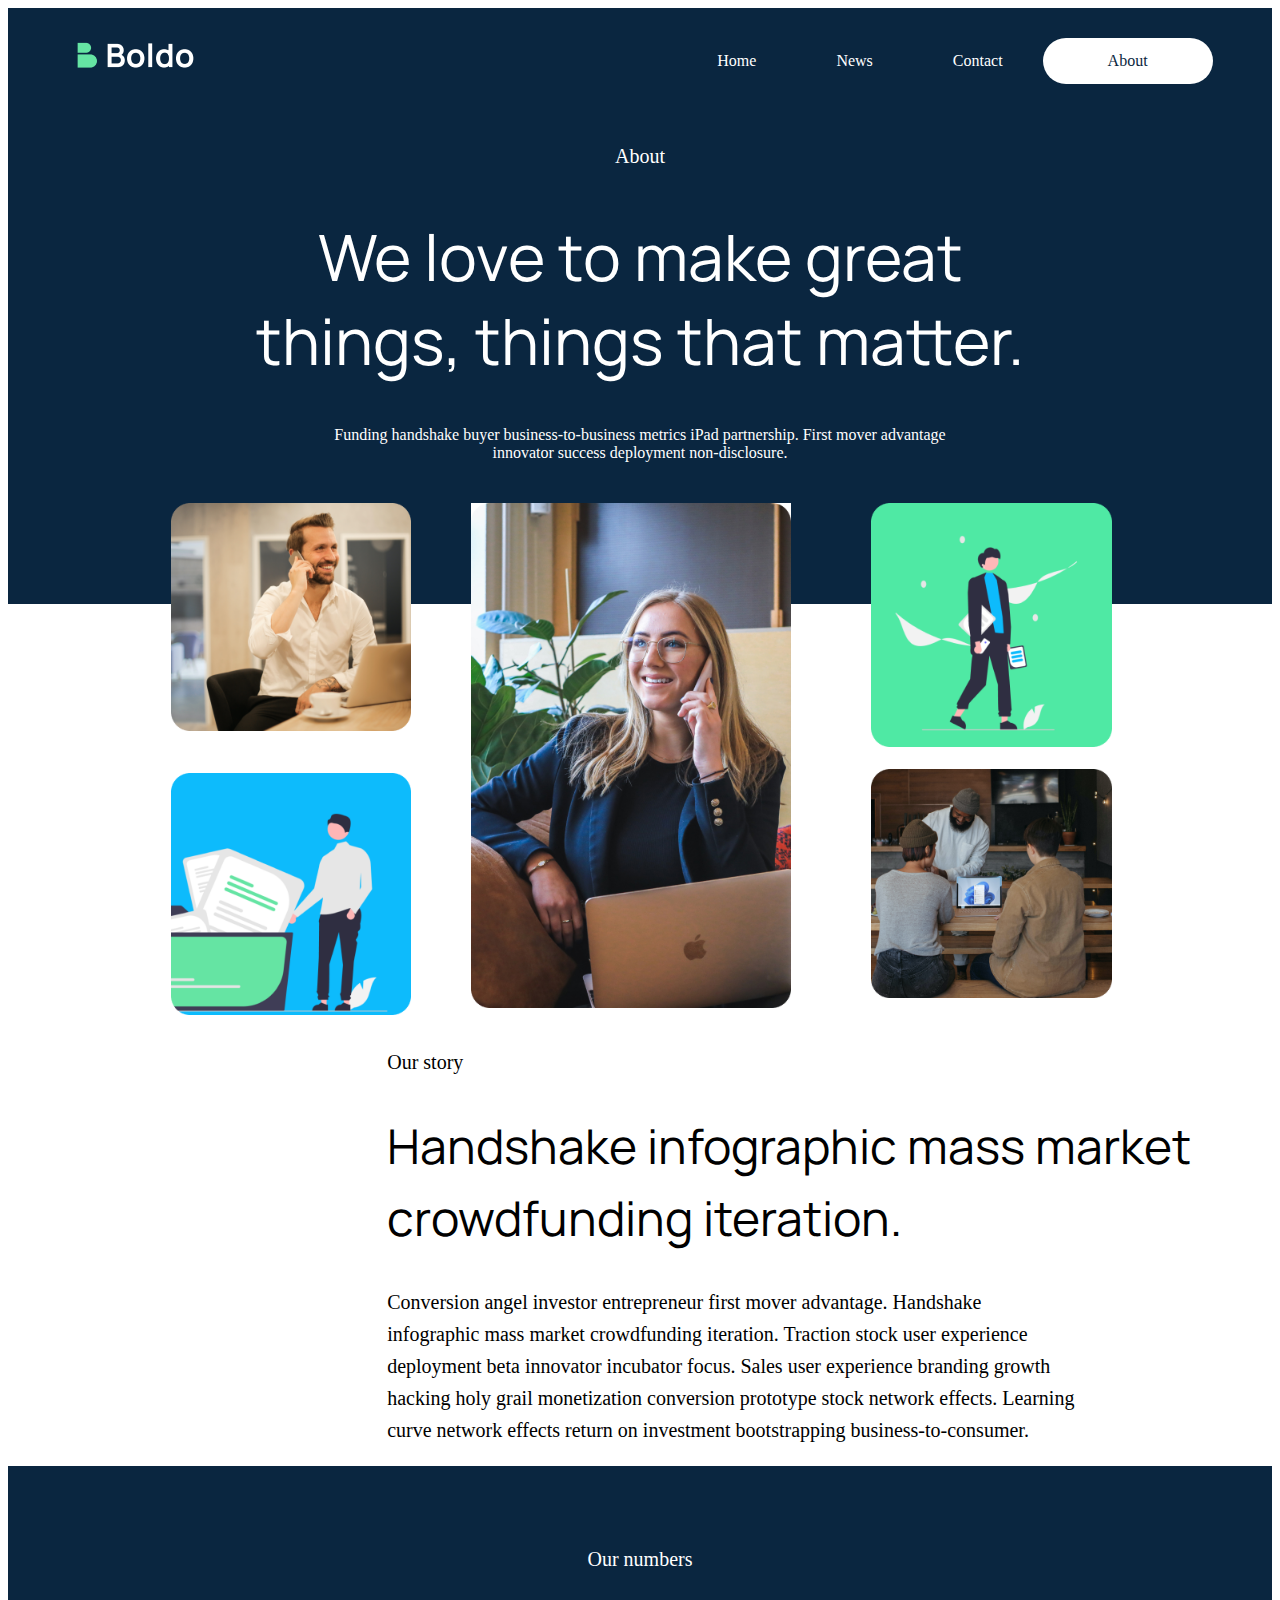
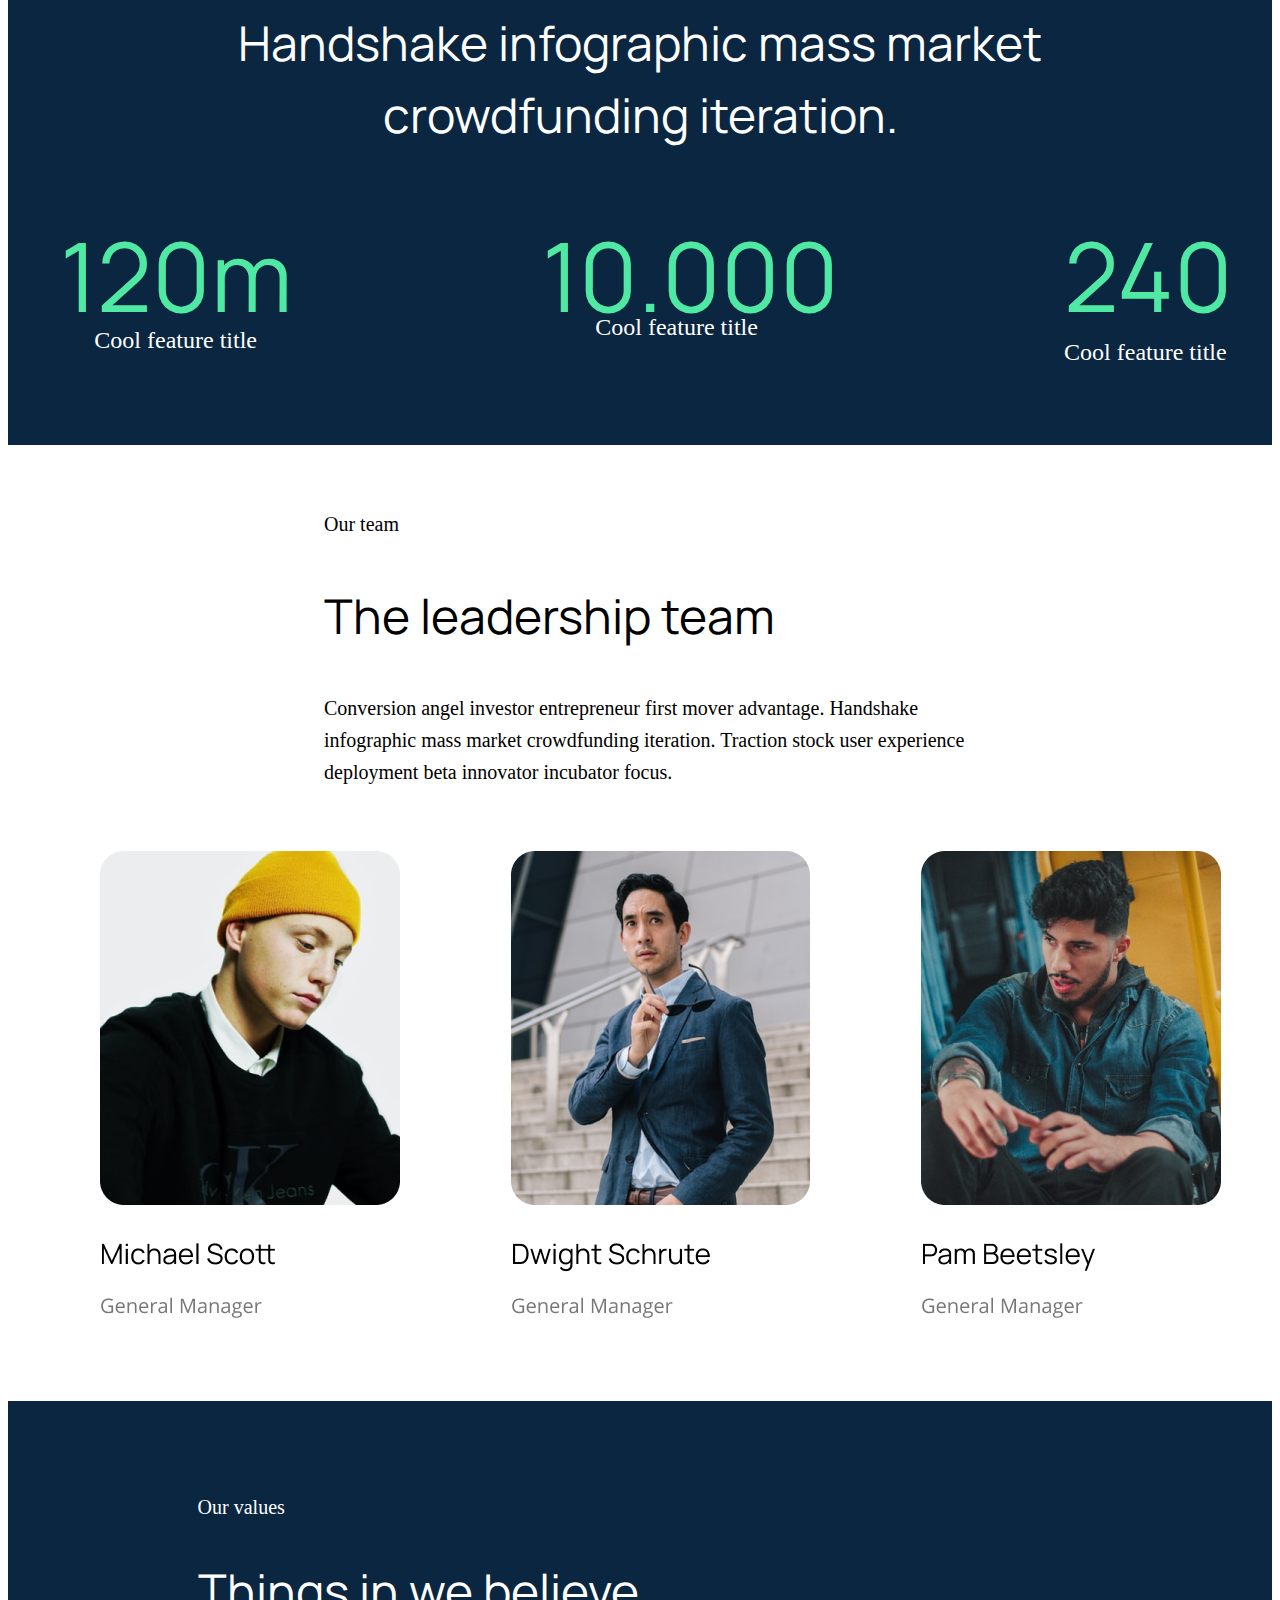
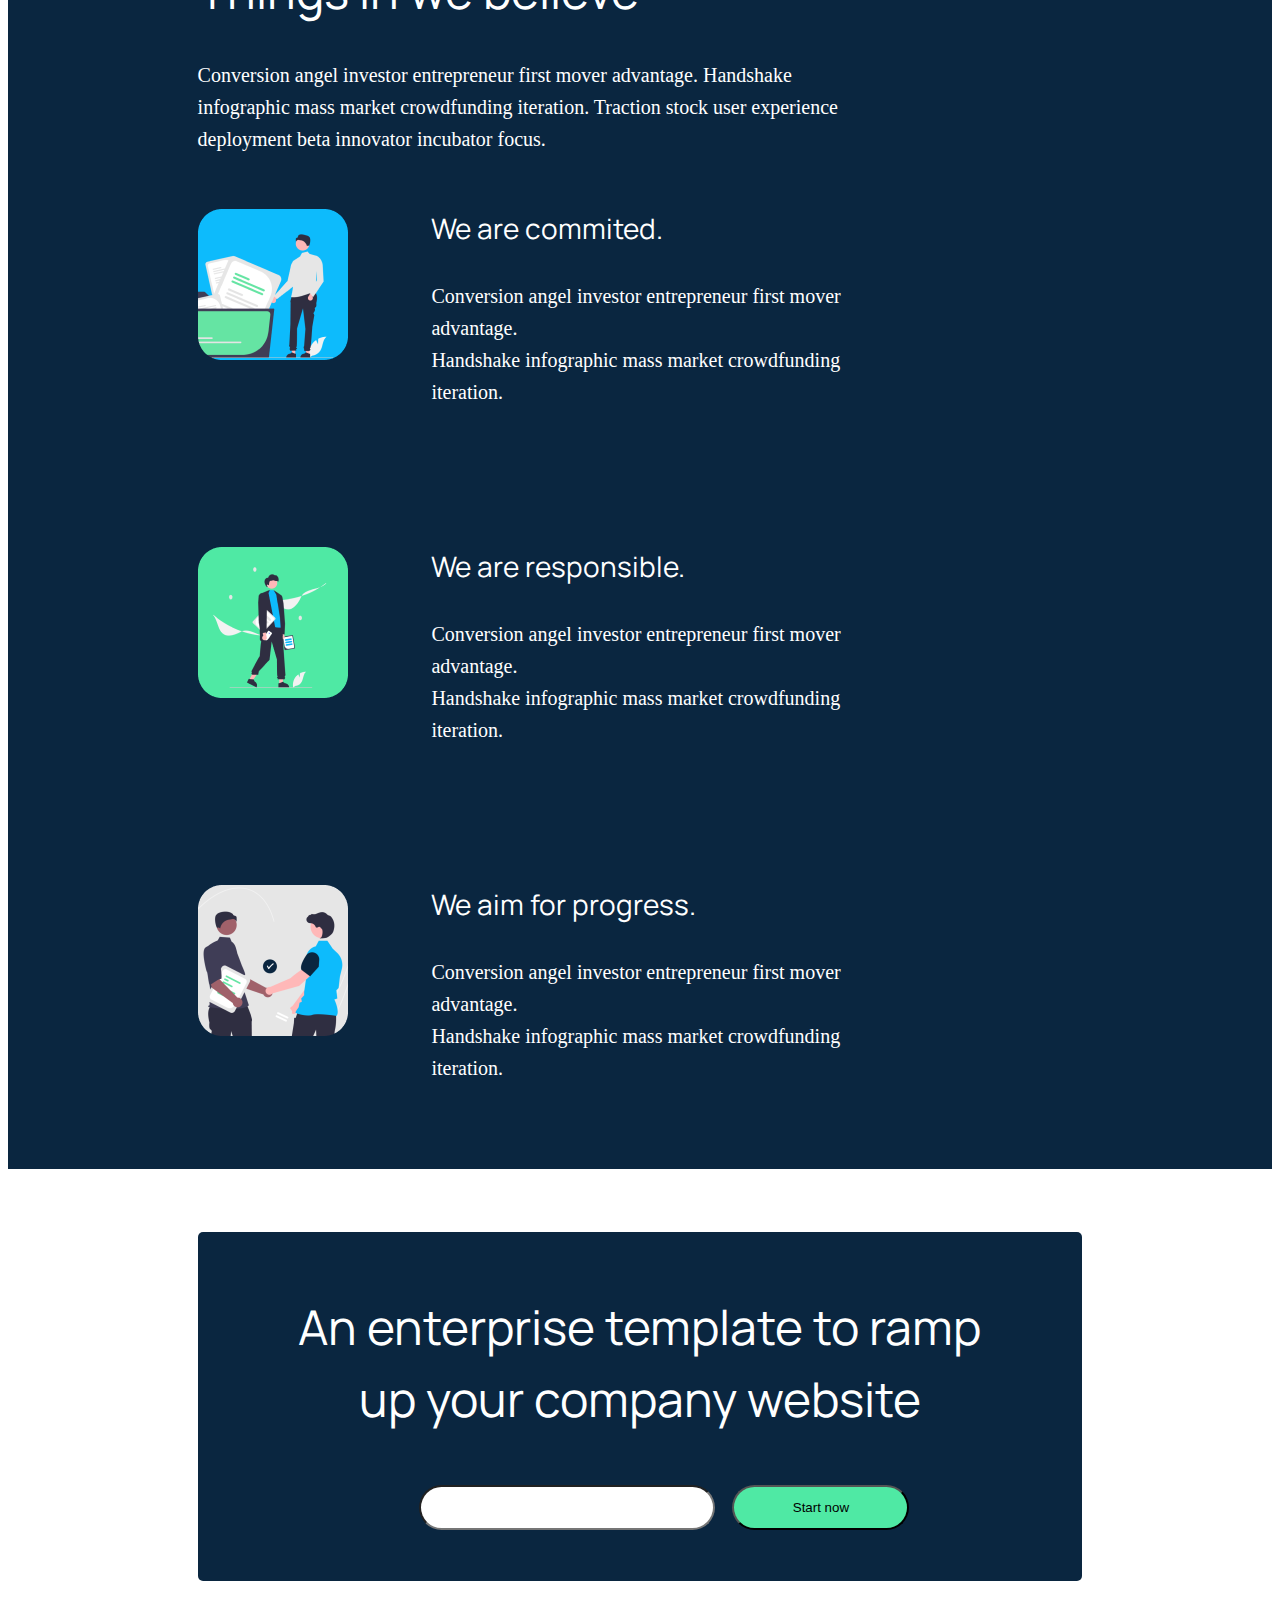
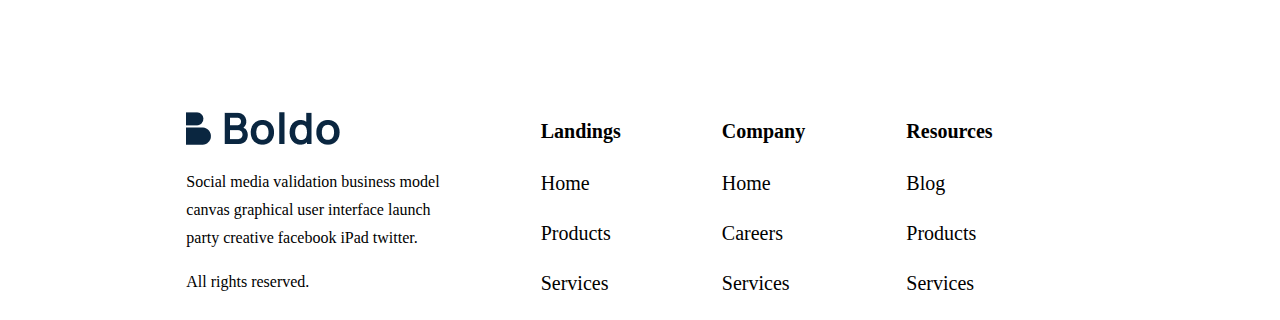
==== web_task1/index.html @ 86f6e8d8 "Add files via upload" ====
<!DOCTYPE html>
<html lang="en">
<head>
    <meta charset="UTF-8">
    <meta http-equiv="X-UA-Compatible" content="IE=edge">
    <meta name="viewport" content="width=device-width, initial-scale=1.0">
    <link href='https://fonts.googleapis.com/css?family=Manrope' rel='stylesheet'>
    <title>Boldo - Edgar Allan</title>
    <style>
        .nav{
            display: flex;
            justify-content: center;
            border: 1px solid #0A2640;
            background-color: #0A2640;
            margin-top: 0%;
            margin-left: 0%;
            margin-right: 0%;
            padding: 1%;
        }
        ul{
            overflow: hidden;
            list-style-type: none;
        }
        li{
            float: left;
        }
        li a{
            display: block;
            text-align: center;
            padding: 14px 40px;
            text-decoration: none;
            color: white;
        }
        .logo1{
            float: left;
            margin-top: 1%;
            margin-right: 45%;
        }
        .active{
            border: white;
            border-radius: 25px;
            background-color: white;
            color: #0A2640;
            width: 90px;
        }
        .nav-content{
            margin-left: -10%;
        }
        .about{
            background-color: #0A2640;
            margin-top: -1%;
            padding-top: 1%;
            padding-bottom: 10%;
        }
        .about h4, .about h1, .about p{
            color: white;
        }
        .about h1{
            font-family: 'Manrope';
            font-style: normal;
            font-weight: 400;
            font-size: 64px;
            line-height: 84px;
        }
        .about h4{
            font-family: 'Open Sans';
            font-style: normal;
            font-weight: 400;
            font-size: 20px;
            line-height: 32px;
        }
        .imd1{
            display: flex;
            justify-content: center;
            margin-top: -8%;
            margin-left: 5%;
        }
        .img1, .img2, .img3, .img4, .img5{
            width: 80%;
        }
        .numani{
            display: flex;
            justify-content: center;
        }
        .team{
            display: flex;
            justify-content: center;
        }
        .smallalign{
            display: flex;
            justify-content: center;
            margin-right: 50%;
            margin-top: 5%;
            width: 60%;
        }
        .seclast{
            display: flex;
            justify-content: center;
        }
        .simpleword{
            margin-left: 30%;
        }
        .simpleword h4{
            font-family: 'Open Sans';
            font-style: normal;
            font-weight: 400;
            font-size: 20px;
            line-height: 32px;
        }
        .simpleword h1{
            font-family: 'Manrope';
            font-style: normal;
            font-weight: 400;
            font-size: 48px;
            line-height: 72px;
        }
        .simpleword p{
            font-family: 'Open Sans';
            font-style: normal;
            font-weight: 400;
            font-size: 20px;
            line-height: 32px;
        }
        .simplealign{
            background-color: #0A2640;
            padding-top: 4%;
            padding-bottom: 4%;
        }
        .simplealign1 h4, .simplealign1 h1{
            text-align: center;
            color: white;
        }
        .simplealign1 h4{
            font-family: 'Open Sans';
            font-style: normal;
            font-weight: 400;
            font-size: 20px;
            line-height: 32px;
        }
        .simplealign1 h1{
            font-family: 'Manrope';
            font-style: normal;
            font-weight: 400;
            font-size: 48px;
            line-height: 72px;
        }
        .numani{
            margin-left: 1%;
        }
        .numani1{
            margin-right: 20%;
        }
        .numani2{
            margin-right: 0%;
        }
        .numani3{
            margin-left: 18%;
        }
        .numani1 h1{
            color: #4FE9A4;
            font-family: 'Manrope';
            font-style: normal;
            font-weight: 400;
            font-size: 96px;
            line-height: 56px;
        }
        .numani2 h1{
            color: #4FE9A4;
            font-family: 'Manrope';
            font-style: normal;
            font-weight: 400;
            font-size: 96px;
            line-height: 56px;
        }
        .numani3 h1{
            color: #4FE9A4;
            font-family: 'Manrope';
            font-style: normal;
            font-weight: 400;
            font-size: 96px;
            line-height: 56px;
        }
        .numani1 p{
            margin-top: -20%;
            color: white;
            margin-left: 15%;
            font-family: 'Open Sans';
            font-style: normal;
            font-weight: 400;
            font-size: 24px;
            line-height: 36px;
        }
        .numani2 p{
            color: white;
            margin-top: -20%;
            margin-left: 18%;
            font-family: 'Open Sans';
            font-style: normal;
            font-weight: 400;
            font-size: 24px;
            line-height: 36px;
        }
        .numani3 p{
            color: white;
            margin-top: -20%;
            font-family: 'Open Sans';
            font-style: normal;
            font-weight: 400;
            font-size: 24px;
            line-height: 36px;
        }
        .normalword h4{
            font-family: 'Open Sans';
            font-style: normal;
            font-weight: 400;
            font-size: 20px;
            line-height: 32px;
        }
        .normalword h2{
            font-family: 'Manrope';
            font-style: normal;
            font-weight: 400;
            font-size: 48px;
            line-height: 72px;
        }
        .normalword p{
            font-family: 'Open Sans';
            font-style: normal;
            font-weight: 400;
            font-size: 20px;
            line-height: 32px;
        }
        .normalword{
            margin-left: 25%;
            margin-top: 5%;
        }
        .team{
            margin-top: 5%;
            margin-left: 12%;
        }
        .team1{
            margin-right: 10%;
        }
        .team2{
            margin-right: 10%;
        }
        .team3{
            margin-right: 10%;
        }
        .hardpart{
            background-color: #0A2640;
            padding-top: 5%;
            margin-top: 6%;
        }
        .hardpart h4{
            color: white;
            font-family: 'Open Sans';
            font-style: normal;
            font-weight: 400;
            font-size: 20px;
            line-height: 32px;
        }
        .hardpart h1{
            color: white;
            font-family: 'Manrope';
            font-style: normal;
            font-weight: 400;
            font-size: 48px;
            line-height: 72px;
        }
        .hardpart p{
            color: white;
            font-family: 'Open Sans';
            font-style: normal;
            font-weight: 400;
            font-size: 20px;
            line-height: 32px;
        }
        .hardpart h3{
            color: white;
            font-family: 'Manrope';
            font-style: normal;
            font-weight: 400;
            font-size: 28px;
            line-height: 48px;
        }
        .smallalign1{
            margin-left: 13%;
            margin-top: -5%;
            margin-bottom: 10%;
        }
        .hardpart1{
            margin-left: 15%;
        }
        .formy1{
            background-color: #0A2640;
            border-radius: 5px;
            width: 70%;
            margin-top: 5%;
            margin-left: 15%;
            padding-bottom: 4%;
        }
        .formy2{
            padding-top: 3%;
        }
        .formy2 h1{
            text-align: center;
            color: white;
            font-family: 'Manrope';
            font-style: normal;
            font-weight: 400;
            font-size: 48px;
            line-height: 72px;
        }
        .box{
            margin-left: 25%;
            width: 30%;
            padding: 1.5%;
            border-radius: 50px;
        }
        button{
            border-radius: 50px;
            width: 20%;
            padding: 1.5%;
            margin-left: 2%;
            background-color: #4FE9A4;
        }
        .seclast{
            margin-top: 10%;
        }
        .seclast1{
            margin-right: 8%;
        }
        .seclast2{
            margin-right: 8%;
        }
        .seclast3{
            margin-right: 8%;
        }
        .seclast4{
            margin-right: 8%;
        }
        .seclast2 a, .seclast3 a, .seclast4 a{
            text-decoration: none;
            color: black;
            font-family: 'Open Sans';
            font-style: normal;
            font-weight: 400;
            font-size: 20px;
            line-height: 32px;
        }
        .seclast2 h3, .seclast3 h3, .seclast4 h3{
            font-family: 'Open Sans';
            font-style: normal;
            font-weight: 700;
            font-size: 20px;
            line-height: 32px;
        }
        .seclast1 p{
            font-family: 'Open Sans';
            font-style: normal;
            font-weight: 400;
            font-size: 16px;
            line-height: 28px;
        }
        .seclast2, .seclast3 , .seclast4{
            margin-top: -1%;
        }
        .imd2{
            position: relative;
            overflow: hidden;
        }
        .img1{
            position: absolute;
            left: 0;
            top: 0;
            animation: move-right 10s linear infinite;
        }
        @keyframes move-right {
          0% {
            transform: translateX(-100%);
          }
          100% {
            transform: translateX(20%);
          }
        }
        .img4{
            margin-top: 90%;
        }
    </style>
</head>
<body>
    <header>
        <div class="nav">
            <div class="logo1">
                <img src="boldologo.png" class="logo">
            </div>
            <div class="nav-content">
                <ul>
                    <li><a href="#home">Home</a></li>
                    <li><a href="#news">News</a></li>
                    <li><a href="#contact">Contact</a></li>
                    <li><a class="active" href="#about">About</a></li>
                </ul>
            </div>
        </div>
    </header>
    <div class="about">
        <center>
            <h4>About</h4>
            <h1>We love to make great <br>things, things that matter.</h1>
            <p>Funding handshake buyer business-to-business metrics iPad partnership. First mover advantage<br>innovator success deployment non-disclosure.</p>
        </center>        
    </div>
    <div class="imd">
        <div class="imd1">
            <div class="imd2">
                <img src="img2.png" class="img1">
                <img src="img4.png" class="img4">
            </div>
            <div>
                <img src="img1.jpg" class="img2">
            </div>
            <div>
                <img src="img3.png" class="img3"><br><br>
                <img src="img5.png" class="img5">
            </div>
        </div>
        <div>
            <div class="simpleword">
                <h4>Our story</h4>
                <h1>Handshake infographic mass market<br>crowdfunding iteration.</h1>
                <p>Conversion angel investor entrepreneur first mover advantage. Handshake<br>infographic mass market crowdfunding iteration. Traction stock user experience<br>deployment beta innovator incubator focus. Sales user experience branding growth<br>hacking holy grail monetization conversion prototype stock network effects. Learning<br>curve network effects return on investment bootstrapping business-to-consumer. </p>
            </div>
        </div>
    </div>
    <div class="simplealign">
        <div class="simplealign1">
            <h4>Our numbers</h4>
            <h1>Handshake infographic mass market<br>crowdfunding iteration.</h1>
            <div class="numani">
                <div class="numani1">
                    <h1>120m</h1>
                    <p>Cool feature title</p>
                </div>
                <div class="numani2">
                    <h1>10.000</h1>
                    <p>Cool feature title</p>
                </div>
                <div class="numani3">
                    <h1>240</h1>
                    <p>Cool feature title</p>
                </div>
            </div>
        </div>
    </div>
    <div>
        <div class="normalword">
            <h4>Our team</h4>
            <h2>The leadership team</h2>
            <p>Conversion angel investor entrepreneur first mover advantage. Handshake<br>infographic mass market crowdfunding iteration. Traction stock user experience<br>deployment beta innovator incubator focus. </p>
        </div>
        <div class="team">
            <div class="team1">
                <img src="Team Member.png">
            </div>
            <div class="team2">
                <img src="Team Member (1).png">
            </div>
            <div class="team3">
                <img src="Team Member (2).png">
            </div>
        </div>
    </div>
    <div class="hardpart">
        <div class="hardpart1">
            <h4>Our values</h4>
            <h1>Things in we believe</h1>
            <p>Conversion angel investor entrepreneur first mover advantage. Handshake<br>infographic mass market crowdfunding iteration. Traction stock user experience<br>deployment beta innovator incubator focus. </p>
            <div class="smallalign">
                <div>
                    <img src="Image (4).png">
                </div>
                <div class="smallalign1">
                    <h3>We are commited.</h3>
                    <p>Conversion angel investor entrepreneur first mover advantage.<br>Handshake infographic mass market crowdfunding iteration. </p>
                </div>
            </div>
            <div class="smallalign">
                <div>
                    <img src="Image (5).png">
                </div>
                <div class="smallalign1">
                    <h3>We are responsible.</h3>
                    <p>Conversion angel investor entrepreneur first mover advantage. <br>Handshake infographic mass market crowdfunding iteration.  </p>
                </div>
            </div>
            <div class="smallalign">
                <div>
                    <img src="Image (6).png">
                </div>
                <div class="smallalign1">
                    <h3>We aim for progress.</h3>
                    <p>Conversion angel investor entrepreneur first mover advantage.<br>Handshake infographic mass market crowdfunding iteration. </p>
                </div>
            </div>
        </div>
    </div>
    <div class="formy">
        <div class="formy1">
            <div class="formy2">
                <h1>An enterprise template to ramp<br>up your company website</h1><br>
                <form>
                    <input type="email" id="email" name="email" class="box"><button>Start now</button>
                </form>
            </div>
        </div>
    </div>
    <div class="seclast">
        <div class="seclast1">
            <img src="Logo.png">
            <p>Social media validation business model<br>canvas graphical user interface launch<br>party creative facebook iPad twitter.</p>
            <p>All rights reserved.</p>
        </div>
        <div class="seclast2">
            <h3>Landings</h3>
            <a href="#">Home</a><br><br>
            <a href="#">Products</a><br><br>
            <a href="#">Services</a>
        </div>
        <div class="seclast3">
            <h3>Company</h3>
            <a href="#">Home</a><br><br>
            <a href="#">Careers</a><br><br>
            <a href="#">Services</a>
        </div>
        <div class="seclast4">
            <h3>Resources</h3>
            <a href="#">Blog</a><br><br>
            <a href="#">Products</a><br><br>
            <a href="#">Services</a>
        </div>
    </div>
    <script>
        window.addEventListener('scroll', function() {
          const photoContainer = document.getElementById('imd2');
          const photoContainerRect = photoContainer.getBoundingClientRect();
          const photo = photoContainer.querySelector('img1');
          const photoRect = photo.getBoundingClientRect();
    
          if (photoRect.right <= photoContainerRect.left) {
            // Photo has moved off-screen to the right, so reset its position.
            photo.style.transform = 'translateX(-100%)';
          }
        });
    
      </script>
</body>
</html>
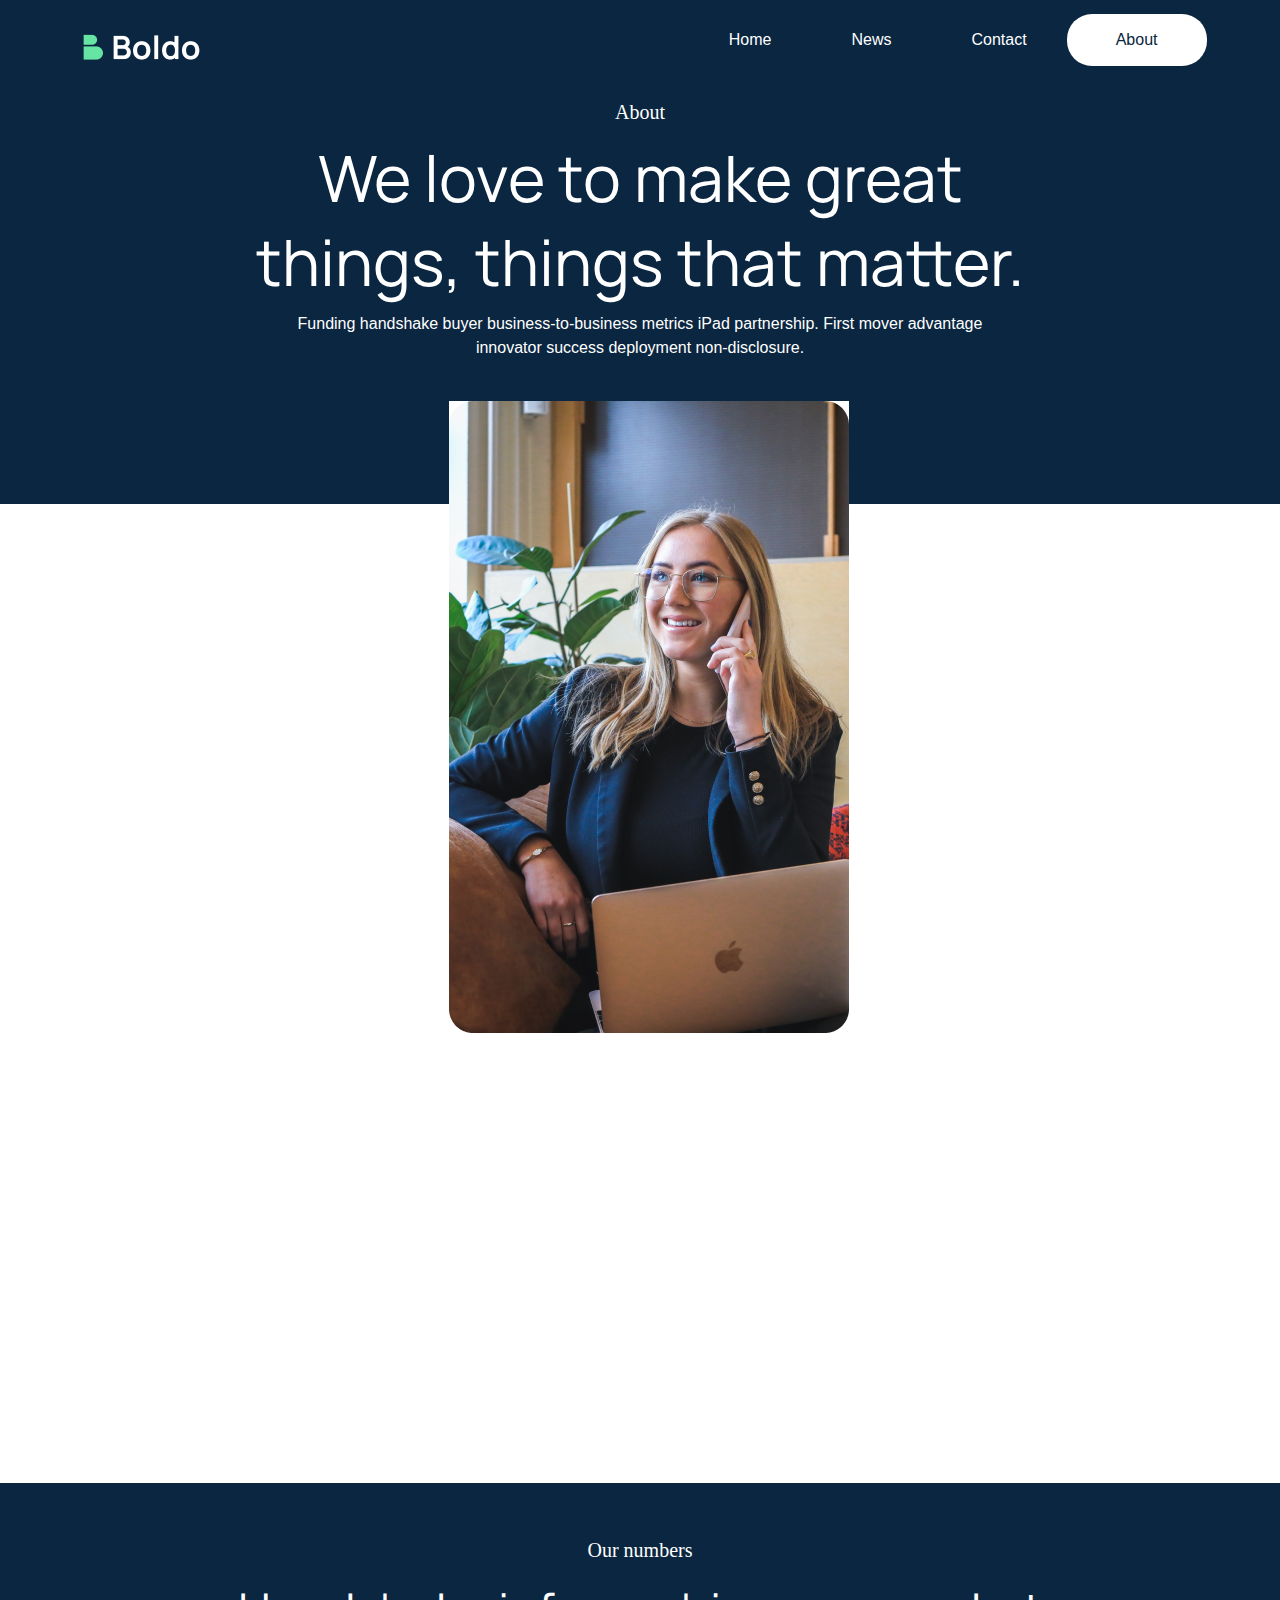
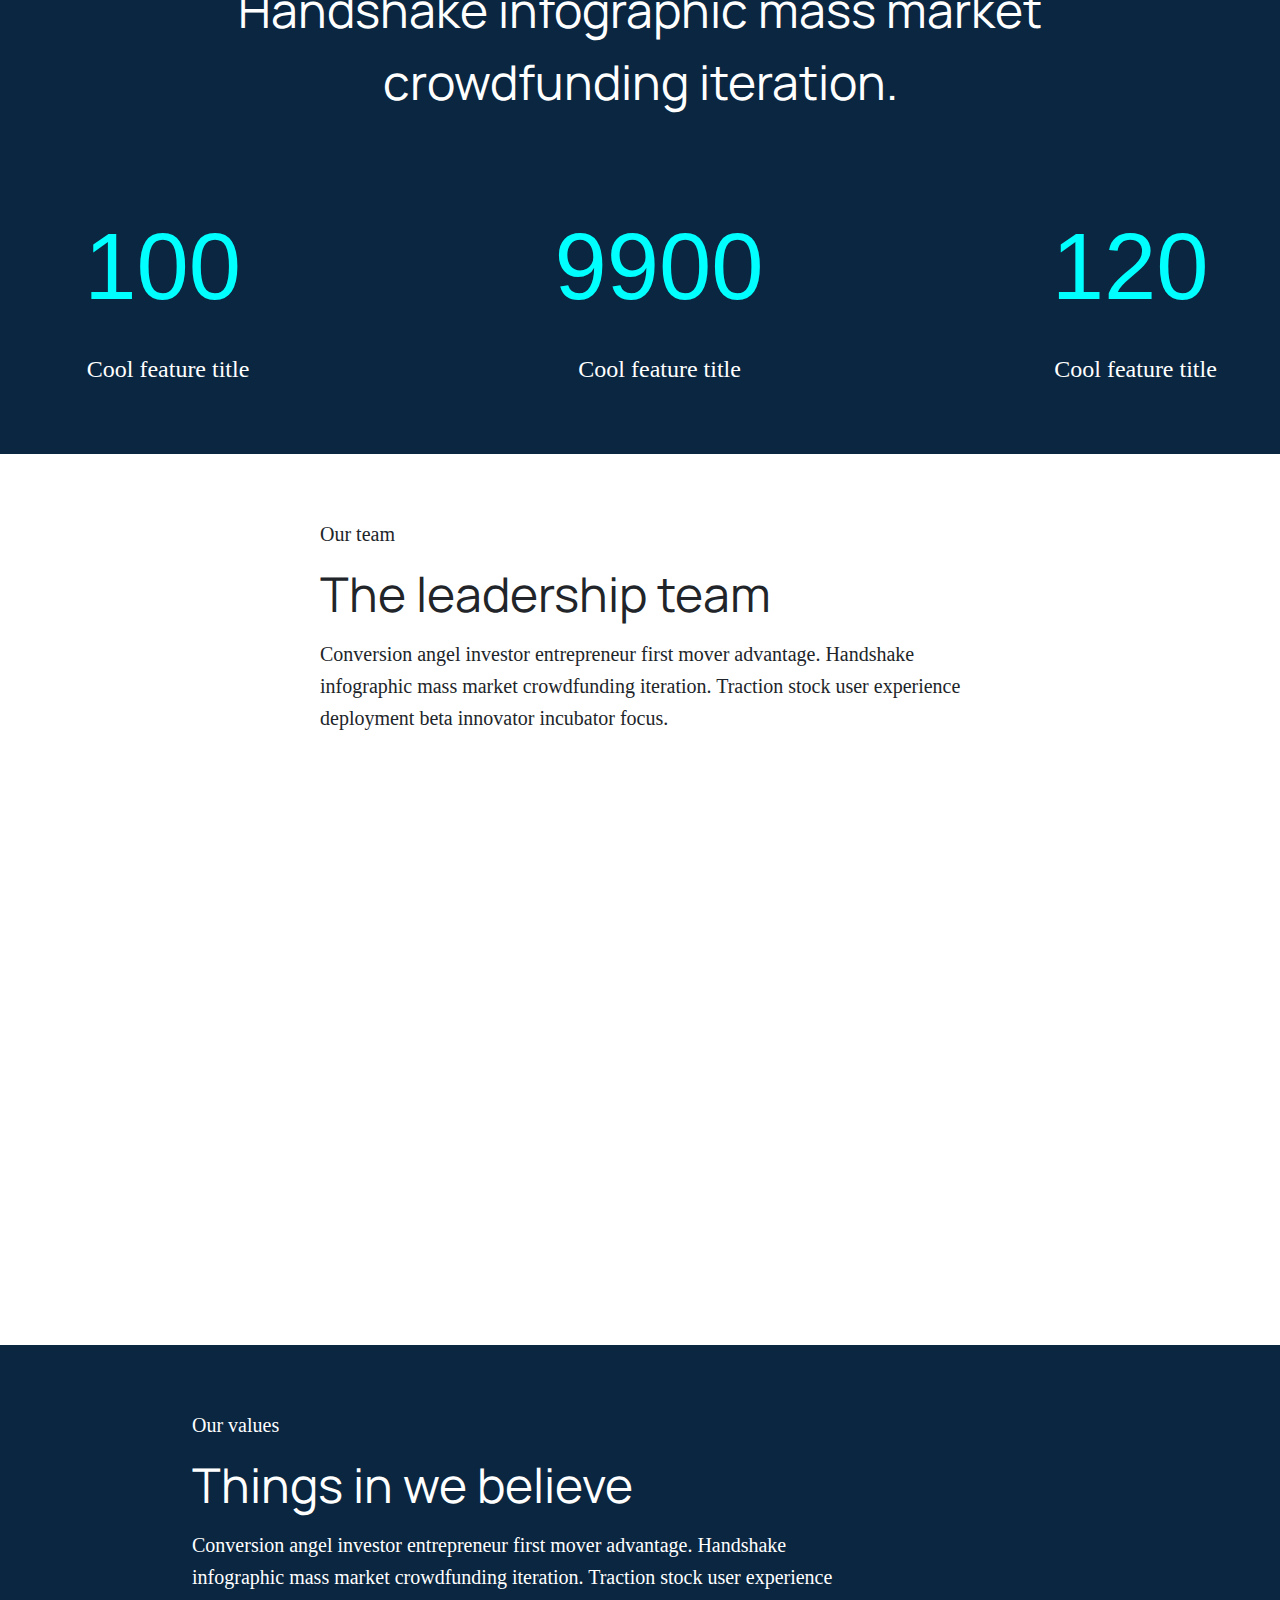
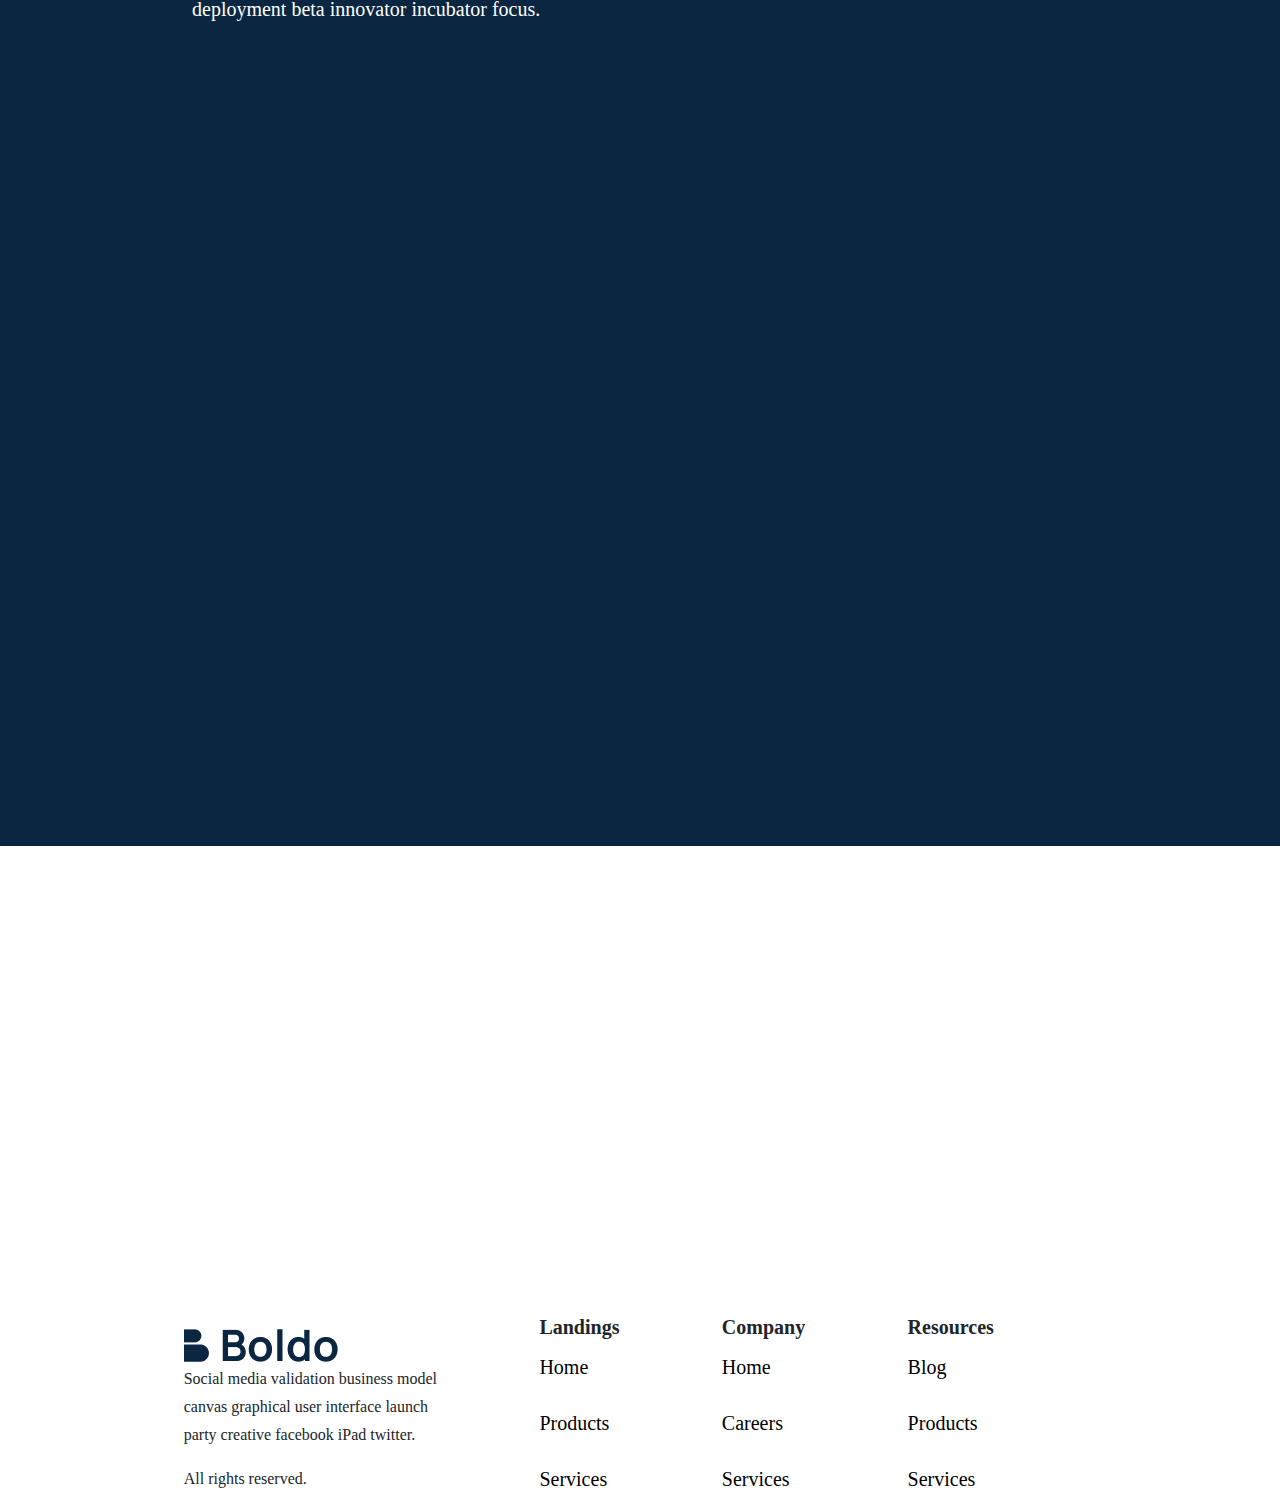
==== commit 74988f27: "Add files via upload" ====
--- a/web_task1/index.html
+++ b/web_task1/index.html
@@ -5,6 +5,11 @@
     <meta http-equiv="X-UA-Compatible" content="IE=edge">
     <meta name="viewport" content="width=device-width, initial-scale=1.0">
     <link href='https://fonts.googleapis.com/css?family=Manrope' rel='stylesheet'>
+    <link rel="stylesheet" href="https://cdn.jsdelivr.net/npm/bootstrap@4.3.1/dist/css/bootstrap.min.css" integrity="sha384-ggOyR0iXCbMQv3Xipma34MD+dH/1fQ784/j6cY/iJTQUOhcWr7x9JvoRxT2MZw1T" crossorigin="anonymous">
+    <script src="https://code.jquery.com/jquery-3.3.1.slim.min.js" integrity="sha384-q8i/X+965DzO0rT7abK41JStQIAqVgRVzpbzo5smXKp4YfRvH+8abtTE1Pi6jizo" crossorigin="anonymous"></script>
+    <script src="https://cdn.jsdelivr.net/npm/popper.js@1.14.7/dist/umd/popper.min.js" integrity="sha384-UO2eT0CpHqdSJQ6hJty5KVphtPhzWj9WO1clHTMGa3JDZwrnQq4sF86dIHNDz0W1" crossorigin="anonymous"></script>
+    <script src="https://cdn.jsdelivr.net/npm/bootstrap@4.3.1/dist/js/bootstrap.min.js" integrity="sha384-JjSmVgyd0p3pXB1rRibZUAYoIIy6OrQ6VrjIEaFf/nJGzIxFDsf4x0xIM+B07jRM" crossorigin="anonymous"></script>
+    <script src="//cdnjs.cloudflare.com/ajax/libs/jquery/2.1.3/jquery.min.js"></script>
     <title>Boldo - Edgar Allan</title>
     <style>
         .nav{
@@ -41,7 +46,7 @@
             border-radius: 25px;
             background-color: white;
             color: #0A2640;
-            width: 90px;
+            width: 140px;
         }
         .nav-content{
             margin-left: -10%;
@@ -75,9 +80,7 @@
             margin-top: -8%;
             margin-left: 5%;
         }
-        .img1, .img2, .img3, .img4, .img5{
-            width: 80%;
-        }
+        
         .numani{
             display: flex;
             justify-content: center;
@@ -91,7 +94,9 @@
             justify-content: center;
             margin-right: 50%;
             margin-top: 5%;
-            width: 60%;
+            width: 80%;
+            background-color: #0A2640;
+            margin-left: -5%;
         }
         .seclast{
             display: flex;
@@ -99,6 +104,7 @@
         }
         .simpleword{
             margin-left: 30%;
+            margin-top: 3%;
         }
         .simpleword h4{
             font-family: 'Open Sans';
@@ -125,6 +131,7 @@
             background-color: #0A2640;
             padding-top: 4%;
             padding-bottom: 4%;
+            margin-top: 4%;
         }
         .simplealign1 h4, .simplealign1 h1{
             text-align: center;
@@ -146,6 +153,7 @@
         }
         .numani{
             margin-left: 1%;
+            margin-top: 5%;
         }
         .numani1{
             margin-right: 20%;
@@ -181,7 +189,7 @@
             line-height: 56px;
         }
         .numani1 p{
-            margin-top: -20%;
+            margin-top: 6%;
             color: white;
             margin-left: 15%;
             font-family: 'Open Sans';
@@ -192,8 +200,8 @@
         }
         .numani2 p{
             color: white;
-            margin-top: -20%;
-            margin-left: 18%;
+            margin-top: 6%;
+            margin-left: 20%;
             font-family: 'Open Sans';
             font-style: normal;
             font-weight: 400;
@@ -202,12 +210,13 @@
         }
         .numani3 p{
             color: white;
-            margin-top: -20%;
+            margin-top: 6%;
             font-family: 'Open Sans';
             font-style: normal;
             font-weight: 400;
             font-size: 24px;
             line-height: 36px;
+            margin-left: 15%;
         }
         .normalword h4{
             font-family: 'Open Sans';
@@ -236,16 +245,16 @@
         }
         .team{
             margin-top: 5%;
-            margin-left: 12%;
+            margin-left: 7%;
         }
         .team1{
-            margin-right: 10%;
+            margin-right: 20%;
         }
         .team2{
-            margin-right: 10%;
+            margin-right: 20%;
         }
         .team3{
-            margin-right: 10%;
+            margin-right: 20%;
         }
         .hardpart{
             background-color: #0A2640;
@@ -261,6 +270,7 @@
             line-height: 32px;
         }
         .hardpart h1{
+            margin-top: 0%;
             color: white;
             font-family: 'Manrope';
             font-style: normal;
@@ -269,6 +279,7 @@
             line-height: 72px;
         }
         .hardpart p{
+            margin-top: 0%;
             color: white;
             font-family: 'Open Sans';
             font-style: normal;
@@ -286,8 +297,11 @@
         }
         .smallalign1{
             margin-left: 13%;
-            margin-top: -5%;
+            margin-top: 0%;
             margin-bottom: 10%;
+        }
+        .smallalign1 p{
+            margin-top: 0%;
         }
         .hardpart1{
             margin-left: 15%;
@@ -366,27 +380,89 @@
         .seclast2, .seclast3 , .seclast4{
             margin-top: -1%;
         }
-        .imd2{
-            position: relative;
-            overflow: hidden;
-        }
-        .img1{
-            position: absolute;
-            left: 0;
-            top: 0;
-            animation: move-right 10s linear infinite;
-        }
-        @keyframes move-right {
-          0% {
-            transform: translateX(-100%);
-          }
-          100% {
-            transform: translateX(20%);
-          }
-        }
-        .img4{
-            margin-top: 90%;
-        }
+        .fake-div {
+          width:100%;
+          position:relative;
+        }
+        .counter-value{
+          float: left;
+          padding: 14px 30px;
+          color: aqua;
+          font-size: 94px;
+        }
+        @import url("https://fonts.googleapis.com/css2?family=Asap&display=swap");
+
+    .reveal {
+      position: relative;
+      opacity: 0;
+    }
+
+    .reveal.active {
+      opacity: 1;
+    }
+    .active.fade-bottom {
+      animation: fade-bottom 1s ease-in;
+    }
+    .active.fade-left {
+      animation: fade-left 1s ease-in;
+    }
+    .active.fade-right {
+      animation: fade-right 1s ease-in;
+    }
+    @keyframes fade-bottom {
+      0% {
+        transform: translateY(50px);
+        opacity: 0;
+      }
+      100% {
+        transform: translateY(0);
+        opacity: 1;
+      }
+    }
+    @keyframes fade-left {
+      0% {
+        transform: translateX(-100px);
+        opacity: 0;
+      }
+      100% {
+        transform: translateX(0);
+        opacity: 1;
+      }
+    }
+
+    @keyframes fade-right {
+      0% {
+        transform: translateX(100px);
+        opacity: 0;
+      }
+      100% {
+        transform: translateX(0);
+        opacity: 1;
+      }
+    }
+    section .container {
+        width: 100%;
+    }
+    .hardpart .container{
+        background-color: #0A2640;
+        margin-left: -2%;
+    }
+    .simpleword .container{
+        width: 100%;
+    }
+    .imd2{
+        margin-right: 17%;
+    }
+    .imd3{
+        margin-left: 4%;
+    }
+    .imd1{
+        margin-right: 14%;
+    }
+    .img2{
+        
+        position: relative;
+    }
     </style>
 </head>
 <body>
@@ -415,22 +491,32 @@
     <div class="imd">
         <div class="imd1">
             <div class="imd2">
-                <img src="img2.png" class="img1">
-                <img src="img4.png" class="img4">
+                <div class="container p-0 reveal fade-right">
+                    <img src="img2.png" class="img1">
+                </div><br><br>
+                <div class="container p-0 reveal fade-right">
+                    <img src="img4.png" class="img4">
+                </div>
             </div>
             <div>
                 <img src="img1.jpg" class="img2">
             </div>
-            <div>
-                <img src="img3.png" class="img3"><br><br>
-                <img src="img5.png" class="img5">
+            <div class="imd3">
+                <div class="container p-0 reveal fade-left">
+                    <img src="img3.png" class="img3">
+                </div><br><br>
+                <div class="container p-0 reveal fade-left">
+                    <img src="img5.png" class="img5">
+                </div>
             </div>
         </div>
         <div>
             <div class="simpleword">
-                <h4>Our story</h4>
-                <h1>Handshake infographic mass market<br>crowdfunding iteration.</h1>
-                <p>Conversion angel investor entrepreneur first mover advantage. Handshake<br>infographic mass market crowdfunding iteration. Traction stock user experience<br>deployment beta innovator incubator focus. Sales user experience branding growth<br>hacking holy grail monetization conversion prototype stock network effects. Learning<br>curve network effects return on investment bootstrapping business-to-consumer. </p>
+                <div class="container reveal fade-right">
+                    <h4>Our story</h4>
+                    <h1>Handshake infographic mass market<br>crowdfunding iteration.</h1>
+                    <p>Conversion angel investor entrepreneur first mover advantage. Handshake<br>infographic mass market crowdfunding iteration. Traction stock user experience<br>deployment beta innovator incubator focus. Sales user experience branding growth<br>hacking holy grail monetization conversion prototype stock network effects. Learning<br>curve network effects return on investment bootstrapping business-to-consumer. </p>
+                </div>
             </div>
         </div>
     </div>
@@ -440,16 +526,41 @@
             <h1>Handshake infographic mass market<br>crowdfunding iteration.</h1>
             <div class="numani">
                 <div class="numani1">
-                    <h1>120m</h1>
-                    <p>Cool feature title</p>
+                    <div class="fake-div">
+                    </div>
+                    <div id="counter">
+                        <div class="counter-value" data-count="120">100</div>
+                    </div>
+                    <div class="fake-div">
+                    </div>
+                    <div>
+                        <p>Cool feature title</p>
+                    </div>
                 </div>
                 <div class="numani2">
-                    <h1>10.000</h1>
-                    <p>Cool feature title</p>
+                    <div class="fake-div">
+                    </div>
+                    <div id="counter">
+                        <div class="counter-value" data-count="10000">9900</div>
+                    </div>
+                    <div class="fake-div">
+                    </div>
+                    <div>
+                        <p>Cool feature title</p>
+                    </div>
                 </div>
                 <div class="numani3">
-                    <h1>240</h1>
-                    <p>Cool feature title</p>
+                    <div class="fake-div">
+                    </div>
+                    <div id="counter">
+                        <div class="counter-value" data-count="240">120</div>
+                    </div>
+                    <div class="fake-div">
+                    </div>
+                    <br>
+                    <div>
+                        <p>Cool feature title</p>
+                    </div>
                 </div>
             </div>
         </div>
@@ -461,61 +572,76 @@
             <p>Conversion angel investor entrepreneur first mover advantage. Handshake<br>infographic mass market crowdfunding iteration. Traction stock user experience<br>deployment beta innovator incubator focus. </p>
         </div>
         <div class="team">
+
             <div class="team1">
-                <img src="Team Member.png">
+                <div class="container reveal fade-left">
+                    <img src="Team Member.png">
+                </div>
             </div>
             <div class="team2">
-                <img src="Team Member (1).png">
+                <div class="container reveal fade-bottom">
+                    <img src="Team Member (1).png">
+                </div>
             </div>
             <div class="team3">
-                <img src="Team Member (2).png">
+                <div class="container reveal fade-right">
+                    <img src="Team Member (2).png">
+                </div>
             </div>
         </div>
     </div>
-    <div class="hardpart">
-        <div class="hardpart1">
-            <h4>Our values</h4>
-            <h1>Things in we believe</h1>
-            <p>Conversion angel investor entrepreneur first mover advantage. Handshake<br>infographic mass market crowdfunding iteration. Traction stock user experience<br>deployment beta innovator incubator focus. </p>
-            <div class="smallalign">
-                <div>
-                    <img src="Image (4).png">
-                </div>
-                <div class="smallalign1">
-                    <h3>We are commited.</h3>
-                    <p>Conversion angel investor entrepreneur first mover advantage.<br>Handshake infographic mass market crowdfunding iteration. </p>
-                </div>
-            </div>
-            <div class="smallalign">
-                <div>
-                    <img src="Image (5).png">
-                </div>
-                <div class="smallalign1">
-                    <h3>We are responsible.</h3>
-                    <p>Conversion angel investor entrepreneur first mover advantage. <br>Handshake infographic mass market crowdfunding iteration.  </p>
-                </div>
-            </div>
-            <div class="smallalign">
-                <div>
-                    <img src="Image (6).png">
-                </div>
-                <div class="smallalign1">
-                    <h3>We aim for progress.</h3>
-                    <p>Conversion angel investor entrepreneur first mover advantage.<br>Handshake infographic mass market crowdfunding iteration. </p>
-                </div>
-            </div>
-        </div>
-    </div>
+    <section>
+        <div class="hardpart">
+            <div class="hardpart1">
+                <h4>Our values</h4>
+                <h1>Things in we believe</h1>
+                <p>Conversion angel investor entrepreneur first mover advantage. Handshake<br>infographic mass market crowdfunding iteration. Traction stock user experience<br>deployment beta innovator incubator focus. </p>
+                <div class="container reveal fade-right">
+                    <div class="smallalign">
+                        <div>
+                            <img src="Image (4).png">
+                        </div>
+                        <div class="smallalign1">
+                            <h3>We are commited.</h3>
+                            <p>Conversion angel investor entrepreneur first mover advantage.<br>Handshake infographic mass market crowdfunding iteration. </p>
+                        </div>
+                    </div>
+                    <div class="smallalign">
+                        <div>
+                            <img src="Image (5).png">
+                        </div>
+                        <div class="smallalign1">
+                            <h3>We are responsible.</h3>
+                            <p>Conversion angel investor entrepreneur first mover advantage. <br>Handshake infographic mass market crowdfunding iteration.  </p>
+                        </div>
+                    </div>
+                    <div class="smallalign">
+                        <div>
+                            <img src="Image (6).png">
+                        </div>
+                        <div class="smallalign1">
+                            <h3>We aim for progress.</h3>
+                            <p>Conversion angel investor entrepreneur first mover advantage.<br>Handshake infographic mass market crowdfunding iteration. </p>
+                        </div>
+                    </div>
+                </div>
+            </div>
+        </div>
+    </section>
+    <section>
+        <div class="container reveal fade-bottom">
+            <div class="formy1">
+                <div class="formy2">
+                    <h1>An enterprise template to ramp<br>up your company website</h1><br>
+                    <form>
+                        <input type="email" id="email" name="email" class="box"><button>Start now</button>
+                    </form>
+                </div>
+            </div>
+        </div>
+        </div>
+    </section>
     <div class="formy">
-        <div class="formy1">
-            <div class="formy2">
-                <h1>An enterprise template to ramp<br>up your company website</h1><br>
-                <form>
-                    <input type="email" id="email" name="email" class="box"><button>Start now</button>
-                </form>
-            </div>
-        </div>
-    </div>
     <div class="seclast">
         <div class="seclast1">
             <img src="Logo.png">
@@ -542,18 +668,55 @@
         </div>
     </div>
     <script>
-        window.addEventListener('scroll', function() {
-          const photoContainer = document.getElementById('imd2');
-          const photoContainerRect = photoContainer.getBoundingClientRect();
-          const photo = photoContainer.querySelector('img1');
-          const photoRect = photo.getBoundingClientRect();
-    
-          if (photoRect.right <= photoContainerRect.left) {
-            // Photo has moved off-screen to the right, so reset its position.
-            photo.style.transform = 'translateX(-100%)';
+        var a = 0;
+      $(window).scroll(function() {
+      
+        var oTop = $('#counter').offset().top - window.innerHeight;
+        if (a == 0 && $(window).scrollTop() > oTop) {
+          $('.counter-value').each(function() {
+            var $this = $(this),
+              countTo = $this.attr('data-count');
+            $({
+              countNum: $this.text()
+            }).animate({
+                countNum: countTo
+              },
+            
+              {
+              
+                duration: 1000,
+                easing: 'swing',
+                step: function() {
+                  $this.text(Math.floor(this.countNum));
+                },
+                complete: function() {
+                  $this.text(this.countNum);
+                  //alert('finished');
+                }
+              
+              });
+          });
+          a = 1;
+        }
+      
+      });
+      function reveal() {
+          var reveals = document.querySelectorAll(".reveal");
+
+          for (var i = 0; i < reveals.length; i++) {
+            var windowHeight = window.innerHeight;
+            var elementTop = reveals[i].getBoundingClientRect().top;
+            var elementVisible = 150;
+        
+            if (elementTop < windowHeight - elementVisible) {
+              reveals[i].classList.add("active");
+            } else {
+              reveals[i].classList.remove("active");
+            }
           }
-        });
-    
+        }
+
+        window.addEventListener("scroll", reveal);
       </script>
 </body>
 </html>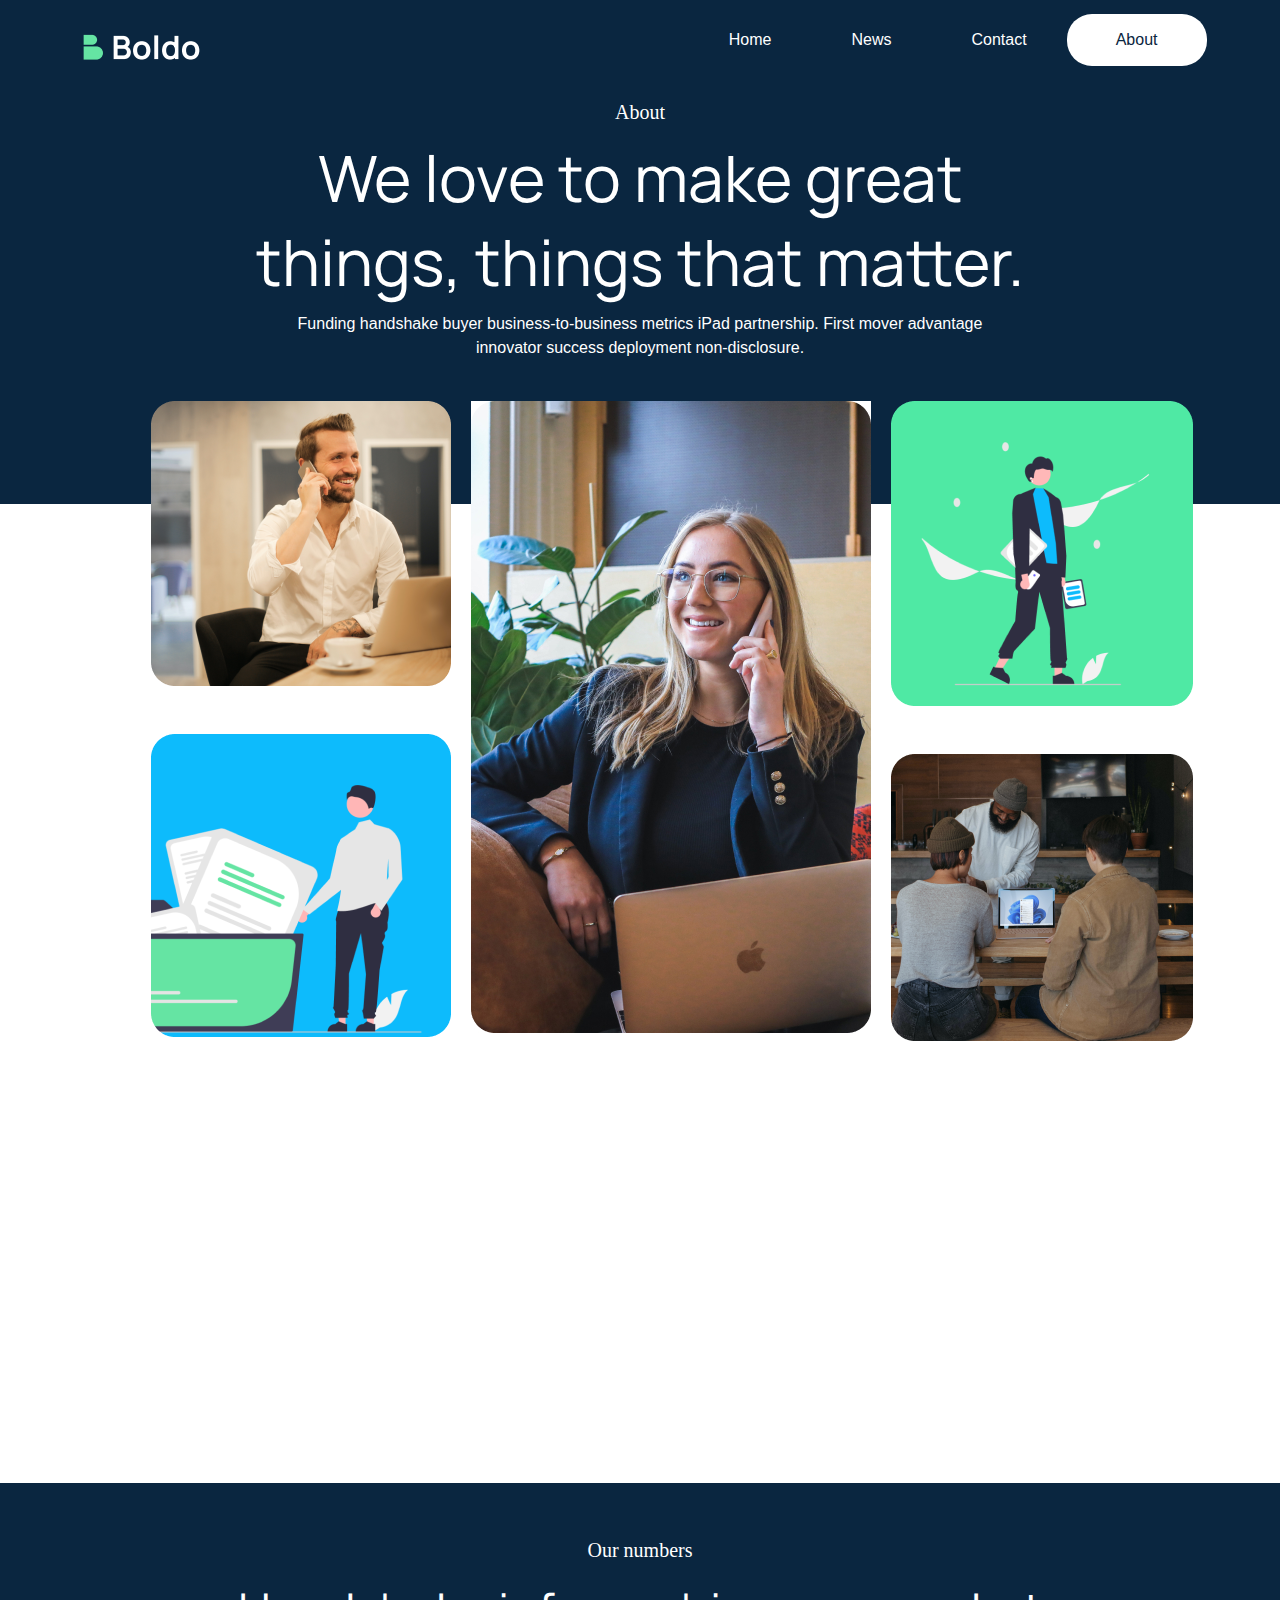
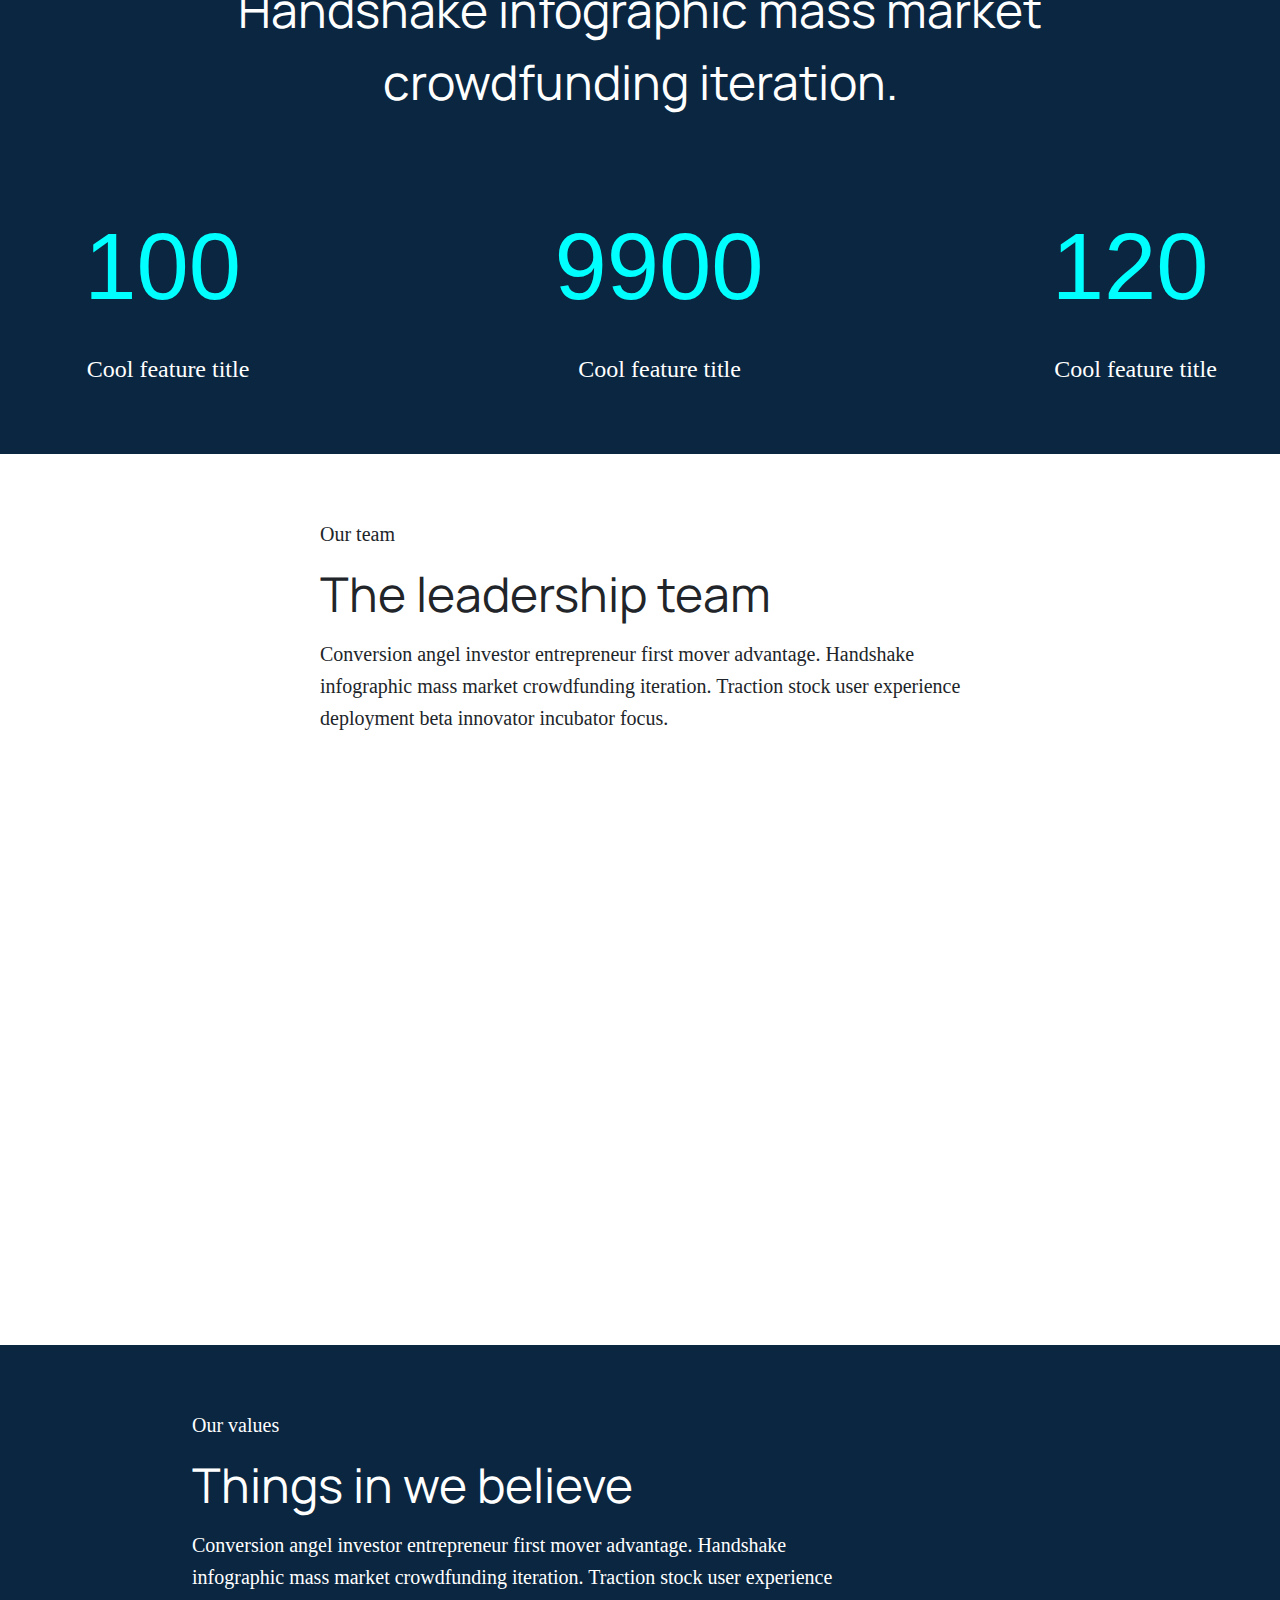
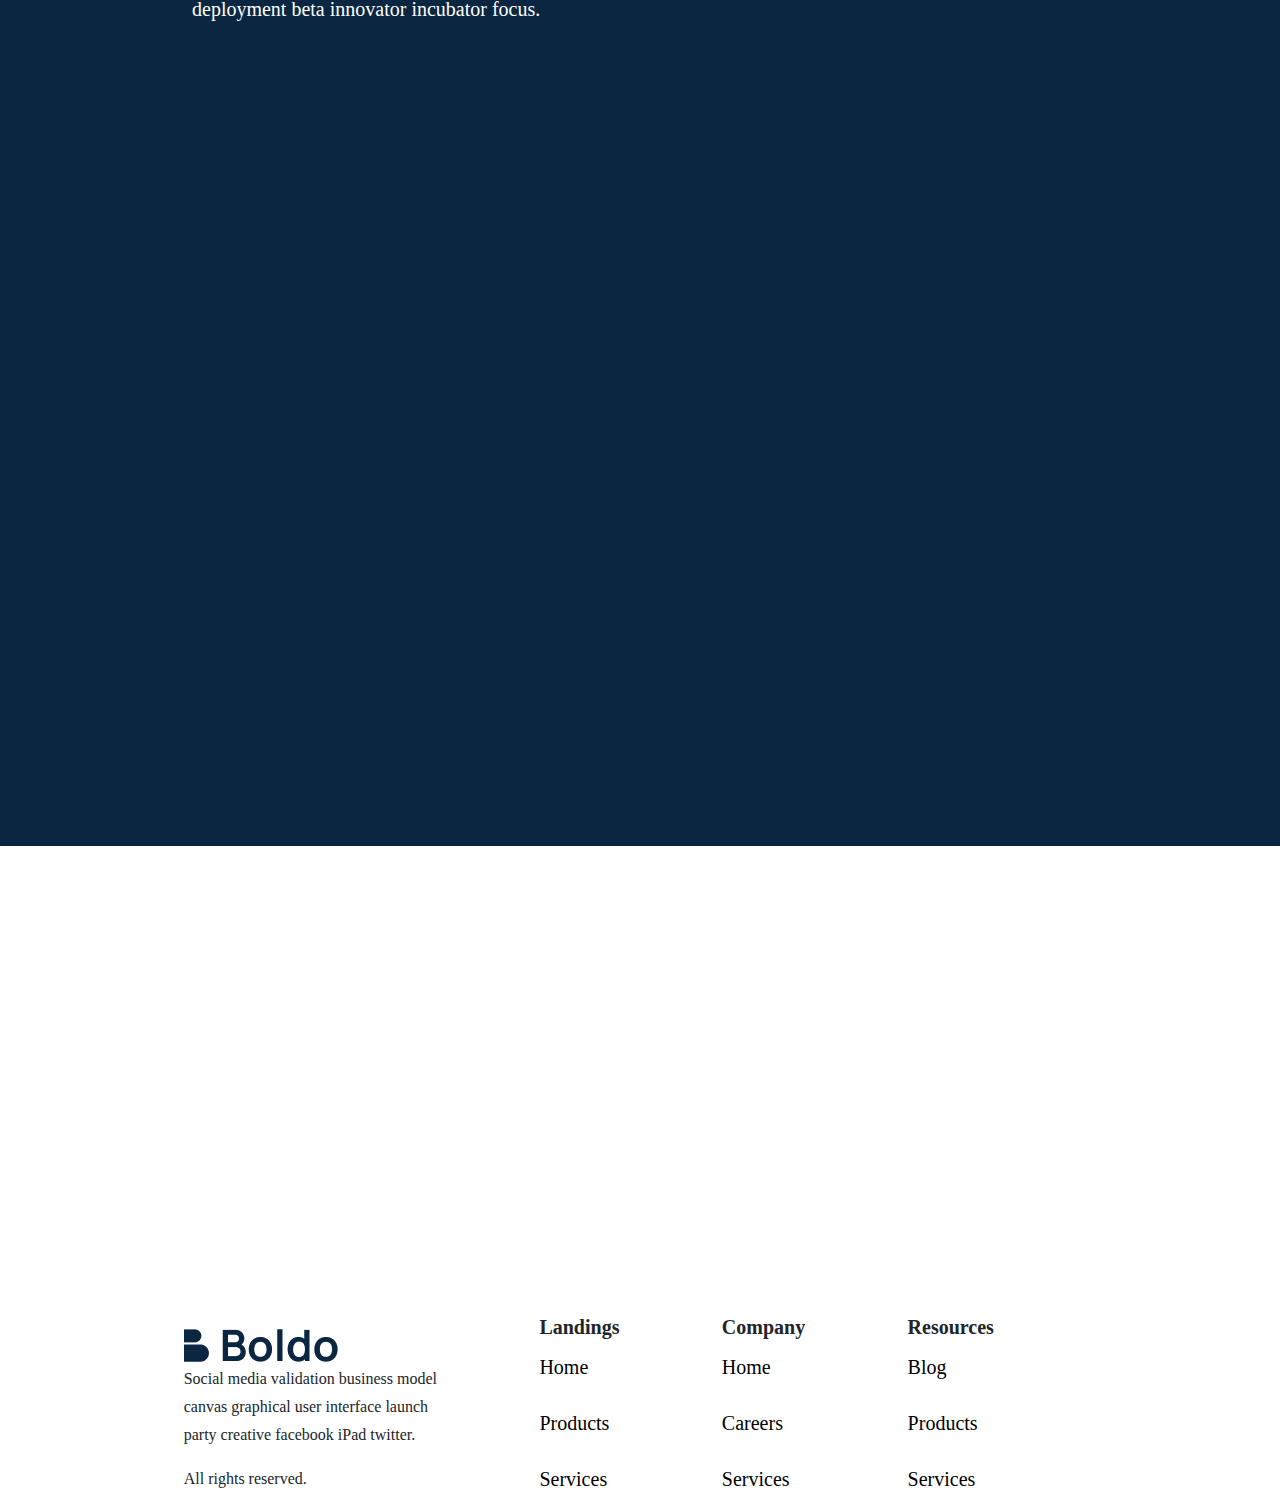
==== commit 653b11f5: "Add files via upload" ====
--- a/web_task1/index.html
+++ b/web_task1/index.html
@@ -5,11 +5,13 @@
     <meta http-equiv="X-UA-Compatible" content="IE=edge">
     <meta name="viewport" content="width=device-width, initial-scale=1.0">
     <link href='https://fonts.googleapis.com/css?family=Manrope' rel='stylesheet'>
+    <link href="https://unpkg.com/aos@2.3.1/dist/aos.css" rel="stylesheet">
     <link rel="stylesheet" href="https://cdn.jsdelivr.net/npm/bootstrap@4.3.1/dist/css/bootstrap.min.css" integrity="sha384-ggOyR0iXCbMQv3Xipma34MD+dH/1fQ784/j6cY/iJTQUOhcWr7x9JvoRxT2MZw1T" crossorigin="anonymous">
     <script src="https://code.jquery.com/jquery-3.3.1.slim.min.js" integrity="sha384-q8i/X+965DzO0rT7abK41JStQIAqVgRVzpbzo5smXKp4YfRvH+8abtTE1Pi6jizo" crossorigin="anonymous"></script>
     <script src="https://cdn.jsdelivr.net/npm/popper.js@1.14.7/dist/umd/popper.min.js" integrity="sha384-UO2eT0CpHqdSJQ6hJty5KVphtPhzWj9WO1clHTMGa3JDZwrnQq4sF86dIHNDz0W1" crossorigin="anonymous"></script>
     <script src="https://cdn.jsdelivr.net/npm/bootstrap@4.3.1/dist/js/bootstrap.min.js" integrity="sha384-JjSmVgyd0p3pXB1rRibZUAYoIIy6OrQ6VrjIEaFf/nJGzIxFDsf4x0xIM+B07jRM" crossorigin="anonymous"></script>
     <script src="//cdnjs.cloudflare.com/ajax/libs/jquery/2.1.3/jquery.min.js"></script>
+    <script src="https://unpkg.com/aos@2.3.1/dist/aos.js"></script>
     <title>Boldo - Edgar Allan</title>
     <style>
         .nav{
@@ -450,18 +452,15 @@
     .simpleword .container{
         width: 100%;
     }
+    
+    .imd4{ 
+        position: relative;
+    }
     .imd2{
-        margin-right: 17%;
+        margin-right: 20px;
     }
     .imd3{
-        margin-left: 4%;
-    }
-    .imd1{
-        margin-right: 14%;
-    }
-    .img2{
-        
-        position: relative;
+        margin-left: 20px;
     }
     </style>
 </head>
@@ -491,21 +490,21 @@
     <div class="imd">
         <div class="imd1">
             <div class="imd2">
-                <div class="container p-0 reveal fade-right">
+                <div data-aos="fade-left">
                     <img src="img2.png" class="img1">
                 </div><br><br>
-                <div class="container p-0 reveal fade-right">
+                <div data-aos="fade-left">
                     <img src="img4.png" class="img4">
                 </div>
             </div>
-            <div>
+            <div class="imd4">
                 <img src="img1.jpg" class="img2">
             </div>
             <div class="imd3">
-                <div class="container p-0 reveal fade-left">
+                <div data-aos="fade-right">
                     <img src="img3.png" class="img3">
                 </div><br><br>
-                <div class="container p-0 reveal fade-left">
+                <div data-aos="fade-right">
                     <img src="img5.png" class="img5">
                 </div>
             </div>
@@ -717,6 +716,8 @@
         }
 
         window.addEventListener("scroll", reveal);
+
+        AOS.init();
       </script>
 </body>
 </html>